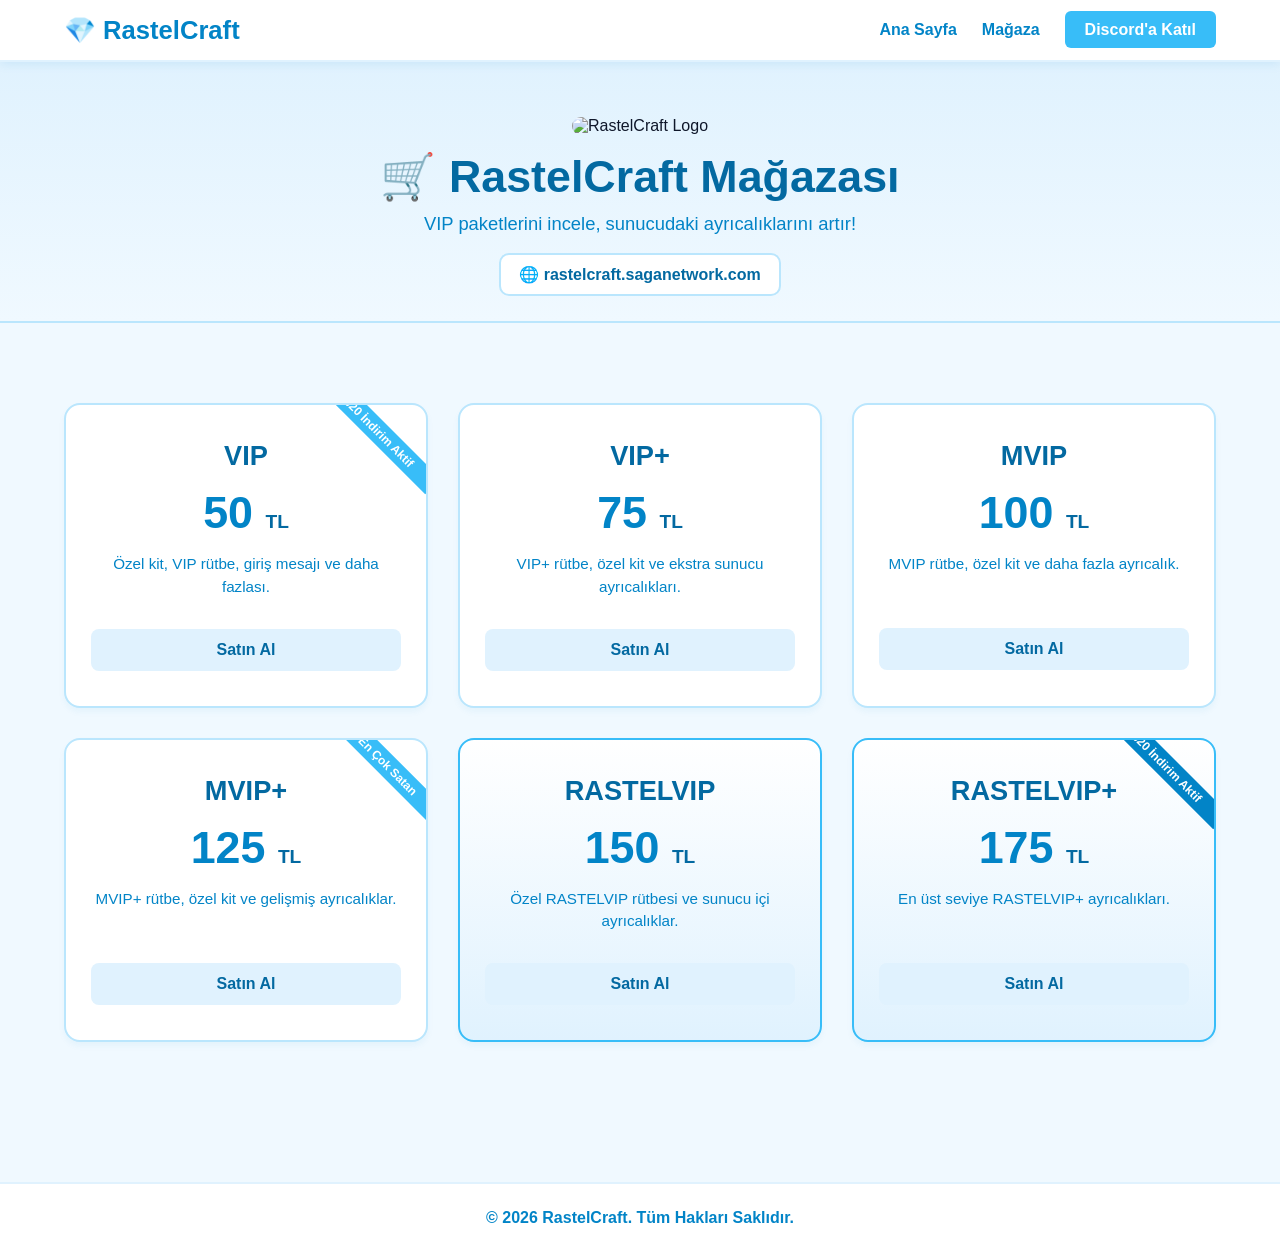
==== magaza.html @ 7fad3f3a "Add files via upload" ====
<!DOCTYPE html>
<html lang="tr">
<head>
    <meta charset="UTF-8">
    <meta name="viewport" content="width=device-width, initial-scale=1.0">
    <title>RastelCraft | Mağaza</title>
    <link rel="stylesheet" href="style.css">
</head>
<body>

    <nav class="navbar">
        <div class="logo">💎 RastelCraft</div>

        <ul class="nav-links">
            <li><a href="index.html">Ana Sayfa</a></li>
            <li><a href="magaza.html">Mağaza</a></li>
            <li>
                <a href="https://discord.gg" target="_blank" class="discord-btn">
                    Discord'a Katıl
                </a>
            </li>
        </ul>
    </nav>

    <main class="store-page">

        <section class="store-hero">

            <img
                src="https://yt3.googleusercontent.com/DcaaxOpJ_uASJcORoKCxzWk34-3QQOUu5FohdNtEwh2fF6UYS9QV01JspMozAj4UWuYhYlCi5bo=s120-c-k-c0x00ffffff-no-rj"
                alt="RastelCraft Logo"
                class="store-logo"
            >

            <h1>🛒 RastelCraft Mağazası</h1>

            <p>
                VIP paketlerini incele, sunucudaki ayrıcalıklarını artır!
            </p>

            <div class="server-ip">
                🌐 rastelcraft.saganetwork.com
            </div>

        </section>


        <section class="store-section">

            <div class="cards-container">

                <!-- VIP -->
                <div class="card">

                    <div class="badge">
                        %20 İndirim Aktif
                    </div>

                    <h3>VIP</h3>

                    <div class="price">
                        50 <span>TL</span>
                    </div>

                    <p>
                        Özel kit, VIP rütbe, giriş mesajı ve daha fazlası.
                    </p>

                    <a
                        href="https://discord.gg"
                        target="_blank"
                        class="buy-btn"
                    >
                        Satın Al
                    </a>

                </div>


                <!-- VIP+ -->
                <div class="card">

                    <h3>VIP+</h3>

                    <div class="price">
                        75 <span>TL</span>
                    </div>

                    <p>
                        VIP+ rütbe, özel kit ve ekstra sunucu ayrıcalıkları.
                    </p>

                    <a
                        href="https://discord.gg"
                        target="_blank"
                        class="buy-btn"
                    >
                        Satın Al
                    </a>

                </div>


                <!-- MVIP -->
                <div class="card">

                    <h3>MVIP</h3>

                    <div class="price">
                        100 <span>TL</span>
                    </div>

                    <p>
                        MVIP rütbe, özel kit ve daha fazla ayrıcalık.
                    </p>

                    <a
                        href="https://discord.gg"
                        target="_blank"
                        class="buy-btn"
                    >
                        Satın Al
                    </a>

                </div>


                <!-- MVIP+ -->
                <div class="card">

                    <div class="badge">
                        En Çok Satan
                    </div>

                    <h3>MVIP+</h3>

                    <div class="price">
                        125 <span>TL</span>
                    </div>

                    <p>
                        MVIP+ rütbe, özel kit ve gelişmiş ayrıcalıklar.
                    </p>

                    <a
                        href="https://discord.gg"
                        target="_blank"
                        class="buy-btn"
                    >
                        Satın Al
                    </a>

                </div>


                <!-- RASTELVIP -->
                <div class="card special-card">

                    <h3>RASTELVIP</h3>

                    <div class="price">
                        150 <span>TL</span>
                    </div>

                    <p>
                        Özel RASTELVIP rütbesi ve sunucu içi ayrıcalıklar.
                    </p>

                    <a
                        href="https://discord.gg"
                        target="_blank"
                        class="buy-btn"
                    >
                        Satın Al
                    </a>

                </div>


                <!-- RASTELVIP+ -->
                <div class="card special-card">

                    <div class="badge gold">
                        %20 İndirim Aktif
                    </div>

                    <h3>RASTELVIP+</h3>

                    <div class="price">
                        175 <span>TL</span>
                    </div>

                    <p>
                        En üst seviye RASTELVIP+ ayrıcalıkları.
                    </p>

                    <a
                        href="https://discord.gg"
                        target="_blank"
                        class="buy-btn"
                    >
                        Satın Al
                    </a>

                </div>

            </div>

        </section>

    </main>


    <footer class="footer">
        <p>&copy; 2026 RastelCraft. Tüm Hakları Saklıdır.</p>
    </footer>

</body>
</html>
---- style.css ----
/* Genel Stil Ayarları */
* {
    margin: 0;
    padding: 0;
    box-sizing: border-box;
    font-family: 'Segoe UI', Tahoma, Geneva, Verdana, sans-serif;
    scroll-behavior: smooth;
}

body {
    background-color: #f0f9ff; 
    color: #0f172a;
}

/* Navigasyon Menüsü */
.navbar {
    display: flex;
    justify-content: space-between;
    align-items: center;
    background-color: #ffffff;
    padding: 15px 5%;
    box-shadow: 0 2px 10px rgba(2, 132, 199, 0.1);
    position: sticky;
    top: 0;
    z-index: 1000;
    border-bottom: 2px solid #e0f2fe;
}

.logo {
    font-size: 1.6rem;
    font-weight: 800;
    color: #0284c7;
}

.nav-links {
    list-style: none;
    display: flex;
    align-items: center;
    gap: 25px;
}

.nav-links a {
    color: #0284c7;
    text-decoration: none;
    font-weight: 600;
    transition: color 0.3s;
}

.nav-links a:hover {
    color: #0369a1;
}

.discord-btn {
    background-color: #38bdf8 !important;
    color: white !important;
    padding: 10px 20px;
    border-radius: 6px;
    font-weight: bold;
    transition: background-color 0.3s !important;
}

.discord-btn:hover {
    background-color: #0284c7;
}

/* Giriş Bölümü - Gönderdiğiniz Logo ve Mavi Temaya Uygun Tasarlandı */
.hero-section {
    background: linear-gradient(rgba(240, 249, 255, 0.85), rgba(255, 255, 255, 0.9)), 
                url('https://yt3.googleusercontent.com/DcaaxOpJ_uASJcORoKCxzWk34-3QQOUu5FohdNtEwh2fF6UYS9QV01JspMozAj4UWuYhYlCi5bo=s120-c-k-c0x00ffffff-no-rj') no-repeat center center;
    background-size: contain; /* Logonun bozulmadan görünmesini sağlar */
    height: 60vh;
    display: flex;
    justify-content: center;
    align-items: center;
    text-align: center;
    padding: 0 20px;
    border-bottom: 3px solid #bae6fd;
    background-color: #f0f9ff;
}

.hero-content h1 {
    font-size: 3.5rem;
    color: #0369a1;
    margin-bottom: 15px;
    font-weight: 800;
}

.hero-content p {
    font-size: 1.3rem;
    color: #0284c7;
    margin-bottom: 35px;
    font-weight: 500;
}

.hero-buttons {
    display: flex;
    justify-content: center;
    gap: 20px;
    flex-wrap: wrap;
}

/* Butonlar */
.btn {
    display: inline-block;
    padding: 14px 32px;
    text-decoration: none;
    border-radius: 8px;
    font-weight: 700;
    font-size: 1rem;
    transition: transform 0.2s, box-shadow 0.2s;
}

.btn:hover {
    transform: translateY(-3px);
    box-shadow: 0 8px 20px rgba(2, 132, 199, 0.2);
}

.btn-store {
    background-color: #0284c7;
    color: white;
}

.btn-store:hover {
    background-color: #0369a1;
}

.btn-discord {
    background-color: #ffffff;
    color: #0284c7;
    border: 2px solid #0284c7;
}

.btn-discord:hover {
    background-color: #e0f2fe;
}

/* Mağaza Bölümü */
.store-section {
    padding: 80px 5%;
    max-width: 1300px;
    margin: 0 auto;
}

.section-title {
    text-align: center;
    margin-bottom: 50px;
}

.section-title h2 {
    font-size: 2.5rem;
    color: #0369a1;
    margin-bottom: 10px;
}

.section-title p {
    color: #0284c7;
    font-size: 1.1rem;
}

/* Kartlar Alanı */
.cards-container {
    display: grid;
    grid-template-columns: repeat(auto-fit, minmax(280px, 1fr));
    gap: 30px;
}

/* VIP Ürün Kartı */
.card {
    background-color: #ffffff;
    border: 2px solid #bae6fd;
    border-radius: 16px;
    padding: 35px 25px;
    text-align: center;
    position: relative;
    overflow: hidden;
    transition: transform 0.3s, box-shadow 0.3s, border-color 0.3s;
    box-shadow: 0 4px 6px rgba(2, 132, 199, 0.05);
}

.card:hover {
    transform: translateY(-8px);
    box-shadow: 0 15px 30px rgba(2, 132, 199, 0.15);
    border-color: #38bdf8;
}

.special-card {
    border-color: #38bdf8;
    background: linear-gradient(#ffffff, #e0f2fe);
}

/* Rozetler */
.badge {
    position: absolute;
    top: 15px;
    right: -30px;
    background-color: #38bdf8;
    color: white;
    padding: 4px 30px;
    font-size: 0.75rem;
    font-weight: bold;
    transform: rotate(45deg);
}

.badge.gold {
    background-color: #0284c7;
}

.card h3 {
    font-size: 1.7rem;
    color: #0369a1;
    margin-bottom: 15px;
}

.price {
    font-size: 2.8rem;
    font-weight: 800;
    color: #0284c7;
    margin-bottom: 15px;
}

.price span {
    font-size: 1.2rem;
    font-weight: 600;
    color: #0369a1;
}

.card p {
    color: #0284c7;
    font-size: 0.95rem;
    margin-bottom: 30px;
    line-height: 1.5;
    min-height: 45px;
}

/* Satın Al Butonu */
.buy-btn {
    display: block;
    background-color: #e0f2fe;
    color: #0369a1;
    text-decoration: none;
    padding: 12px;
    border-radius: 8px;
    font-weight: bold;
    transition: background-color 0.3s, color 0.3s;
}

.buy-btn:hover {
    background-color: #0284c7;
    color: white;
}

/* Alt Bilgi */
.footer {
    background-color: #ffffff;
    color: #0284c7;
    text-align: center;
    padding: 25px;
    margin-top: 60px;
    border-top: 2px solid #e0f2fe;
    font-weight: bold;
}

.store-page{min-height:calc(100vh - 80px)}
.store-hero{text-align:center;padding:55px 20px 25px;background:linear-gradient(180deg,#e0f2fe,#f0f9ff);border-bottom:2px solid #bae6fd}
.store-logo{width:110px;height:110px;object-fit:contain;border-radius:20px;margin-bottom:15px}
.store-hero h1{font-size:2.8rem;color:#0369a1;margin-bottom:10px}
.store-hero p{color:#0284c7;font-size:1.15rem;margin-bottom:18px}
.server-ip{display:inline-block;background:#fff;color:#0369a1;border:2px solid #bae6fd;border-radius:10px;padding:10px 18px;font-weight:700}
@media(max-width:600px){.nav-links{gap:10px}.nav-links a{font-size:.9rem}.store-hero h1{font-size:2.1rem}}
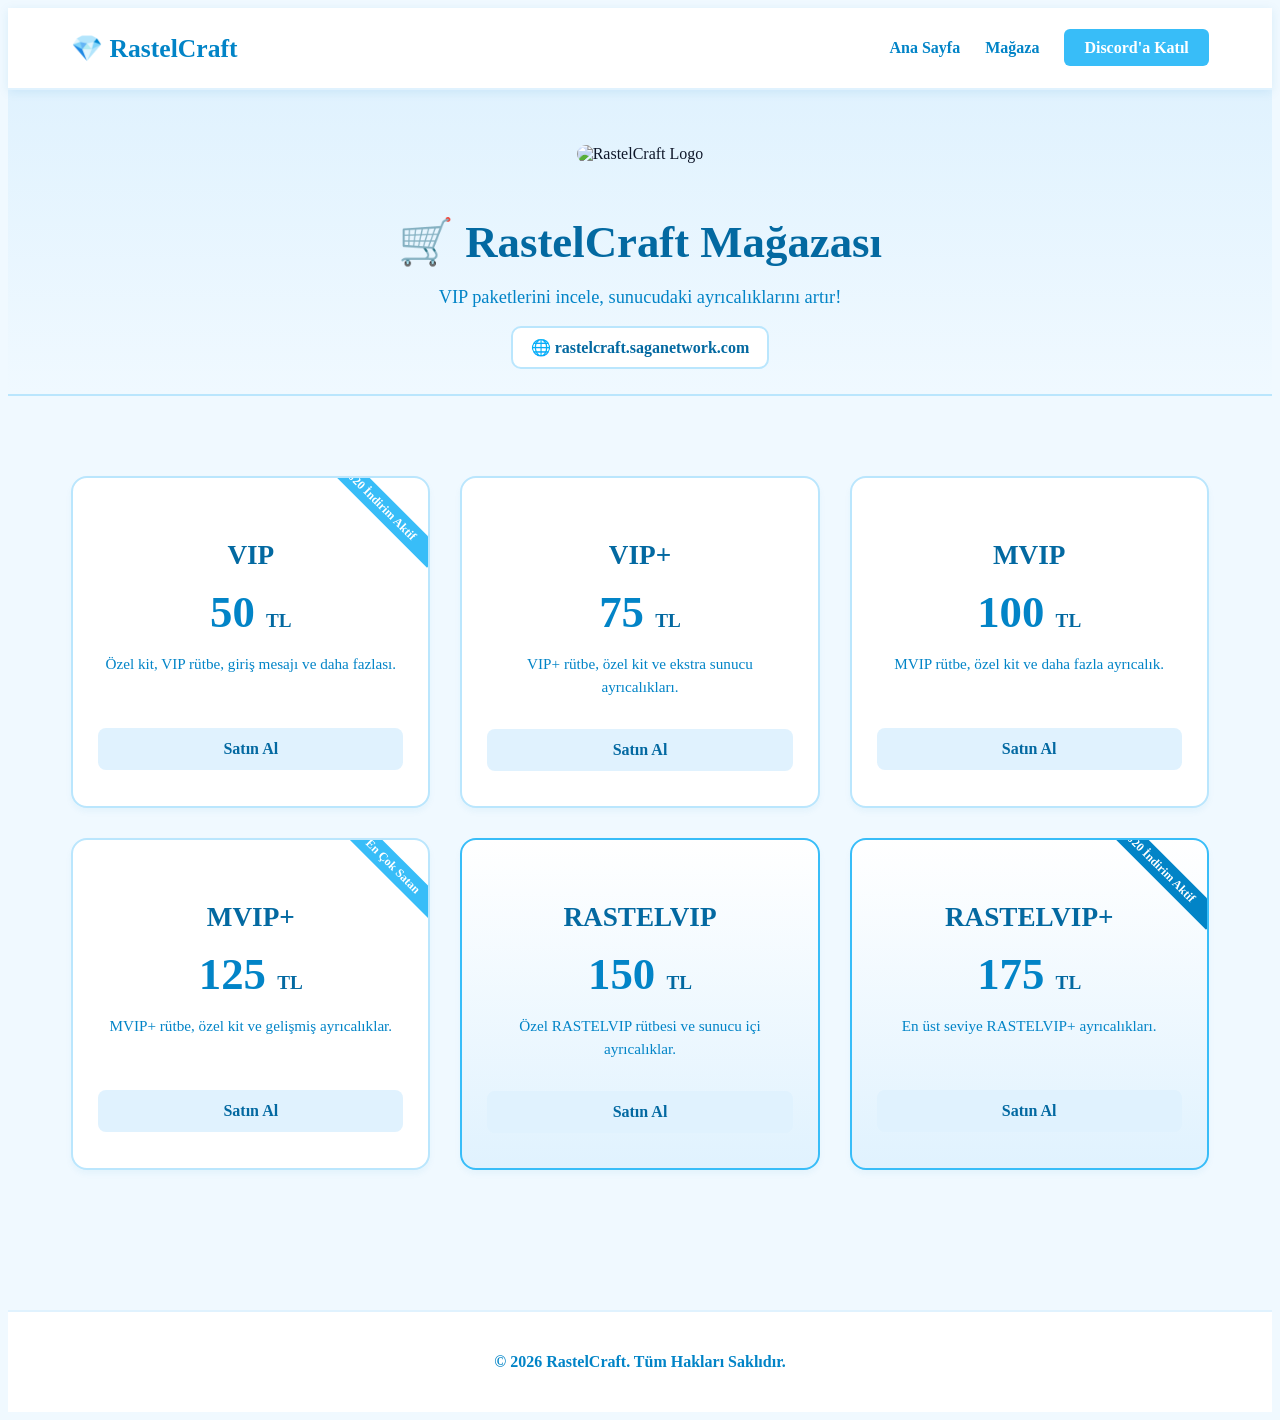
==== commit c49b5cf0: "Update magaza.html" ====
--- a/magaza.html
+++ b/magaza.html
@@ -15,7 +15,7 @@
             <li><a href="index.html">Ana Sayfa</a></li>
             <li><a href="magaza.html">Mağaza</a></li>
             <li>
-                <a href="https://discord.gg" target="_blank" class="discord-btn">
+                <a href="https://discord.gg/TMQbDxmjG" target="_blank" class="discord-btn">
                     Discord'a Katıl
                 </a>
             </li>
@@ -67,7 +67,7 @@
                     </p>
 
                     <a
-                        href="https://discord.gg"
+                        href="https://discord.gg/TMQbDxmjG"
                         target="_blank"
                         class="buy-btn"
                     >
@@ -91,7 +91,7 @@
                     </p>
 
                     <a
-                        href="https://discord.gg"
+                        href="https://discord.gg/TMQbDxmjG"
                         target="_blank"
                         class="buy-btn"
                     >
@@ -115,7 +115,7 @@
                     </p>
 
                     <a
-                        href="https://discord.gg"
+                        href="https://discord.gg/TMQbDxmjG"
                         target="_blank"
                         class="buy-btn"
                     >
@@ -143,7 +143,7 @@
                     </p>
 
                     <a
-                        href="https://discord.gg"
+                        href="https://discord.gg/TMQbDxmjG"
                         target="_blank"
                         class="buy-btn"
                     >
@@ -167,7 +167,7 @@
                     </p>
 
                     <a
-                        href="https://discord.gg"
+                        href="https://discord.gg/TMQbDxmjG"
                         target="_blank"
                         class="buy-btn"
                     >
@@ -195,7 +195,7 @@
                     </p>
 
                     <a
-                        href="https://discord.gg"
+                        href="https://discord.gg/TMQbDxmjG"
                         target="_blank"
                         class="buy-btn"
                     >
@@ -216,4 +216,4 @@
     </footer>
 
 </body>
-</html>+</html>
--- a/style.css
+++ b/style.css
@@ -1,4 +1,4 @@
-/* Genel Stil Ayarları */
+```css
 * {
     margin: 0;
     padding: 0;
@@ -8,11 +8,10 @@
 }
 
 body {
-    background-color: #f0f9ff; 
+    background-color: #f0f9ff;
     color: #0f172a;
 }
 
-/* Navigasyon Menüsü */
 .navbar {
     display: flex;
     justify-content: space-between;
@@ -63,11 +62,16 @@
     background-color: #0284c7;
 }
 
-/* Giriş Bölümü - Gönderdiğiniz Logo ve Mavi Temaya Uygun Tasarlandı */
 .hero-section {
-    background: linear-gradient(rgba(240, 249, 255, 0.85), rgba(255, 255, 255, 0.9)), 
-                url('https://yt3.googleusercontent.com/DcaaxOpJ_uASJcORoKCxzWk34-3QQOUu5FohdNtEwh2fF6UYS9QV01JspMozAj4UWuYhYlCi5bo=s120-c-k-c0x00ffffff-no-rj') no-repeat center center;
-    background-size: contain; /* Logonun bozulmadan görünmesini sağlar */
+    background:
+        linear-gradient(
+            rgba(240, 249, 255, 0.85),
+            rgba(255, 255, 255, 0.9)
+        ),
+        url('https://yt3.googleusercontent.com/DcaaxOpJ_uASJcORoKCxzWk34-3QQOUu5FohdNtEwh2fF6UYS9QV01JspMozAj4UWuYhYlCi5bo=s120-c-k-c0x00ffffff-no-rj')
+        no-repeat center center;
+
+    background-size: contain;
     height: 60vh;
     display: flex;
     justify-content: center;
@@ -99,7 +103,6 @@
     flex-wrap: wrap;
 }
 
-/* Butonlar */
 .btn {
     display: inline-block;
     padding: 14px 32px;
@@ -134,37 +137,59 @@
     background-color: #e0f2fe;
 }
 
-/* Mağaza Bölümü */
+.store-page {
+    min-height: calc(100vh - 80px);
+}
+
+.store-hero {
+    text-align: center;
+    padding: 55px 20px 25px;
+    background: linear-gradient(180deg, #e0f2fe, #f0f9ff);
+    border-bottom: 2px solid #bae6fd;
+}
+
+.store-logo {
+    width: 110px;
+    height: 110px;
+    object-fit: contain;
+    border-radius: 20px;
+    margin-bottom: 15px;
+}
+
+.store-hero h1 {
+    font-size: 2.8rem;
+    color: #0369a1;
+    margin-bottom: 10px;
+}
+
+.store-hero p {
+    color: #0284c7;
+    font-size: 1.15rem;
+    margin-bottom: 18px;
+}
+
+.server-ip {
+    display: inline-block;
+    background: #ffffff;
+    color: #0369a1;
+    border: 2px solid #bae6fd;
+    border-radius: 10px;
+    padding: 10px 18px;
+    font-weight: 700;
+}
+
 .store-section {
     padding: 80px 5%;
     max-width: 1300px;
     margin: 0 auto;
 }
 
-.section-title {
-    text-align: center;
-    margin-bottom: 50px;
-}
-
-.section-title h2 {
-    font-size: 2.5rem;
-    color: #0369a1;
-    margin-bottom: 10px;
-}
-
-.section-title p {
-    color: #0284c7;
-    font-size: 1.1rem;
-}
-
-/* Kartlar Alanı */
 .cards-container {
     display: grid;
     grid-template-columns: repeat(auto-fit, minmax(280px, 1fr));
     gap: 30px;
 }
 
-/* VIP Ürün Kartı */
 .card {
     background-color: #ffffff;
     border: 2px solid #bae6fd;
@@ -188,7 +213,6 @@
     background: linear-gradient(#ffffff, #e0f2fe);
 }
 
-/* Rozetler */
 .badge {
     position: absolute;
     top: 15px;
@@ -232,7 +256,6 @@
     min-height: 45px;
 }
 
-/* Satın Al Butonu */
 .buy-btn {
     display: block;
     background-color: #e0f2fe;
@@ -249,7 +272,6 @@
     color: white;
 }
 
-/* Alt Bilgi */
 .footer {
     background-color: #ffffff;
     color: #0284c7;
@@ -260,10 +282,21 @@
     font-weight: bold;
 }
 
-.store-page{min-height:calc(100vh - 80px)}
-.store-hero{text-align:center;padding:55px 20px 25px;background:linear-gradient(180deg,#e0f2fe,#f0f9ff);border-bottom:2px solid #bae6fd}
-.store-logo{width:110px;height:110px;object-fit:contain;border-radius:20px;margin-bottom:15px}
-.store-hero h1{font-size:2.8rem;color:#0369a1;margin-bottom:10px}
-.store-hero p{color:#0284c7;font-size:1.15rem;margin-bottom:18px}
-.server-ip{display:inline-block;background:#fff;color:#0369a1;border:2px solid #bae6fd;border-radius:10px;padding:10px 18px;font-weight:700}
-@media(max-width:600px){.nav-links{gap:10px}.nav-links a{font-size:.9rem}.store-hero h1{font-size:2.1rem}}
+@media (max-width: 600px) {
+    .nav-links {
+        gap: 10px;
+    }
+
+    .nav-links a {
+        font-size: 0.9rem;
+    }
+
+    .hero-content h1 {
+        font-size: 2.3rem;
+    }
+
+    .store-hero h1 {
+        font-size: 2.1rem;
+    }
+}
+```
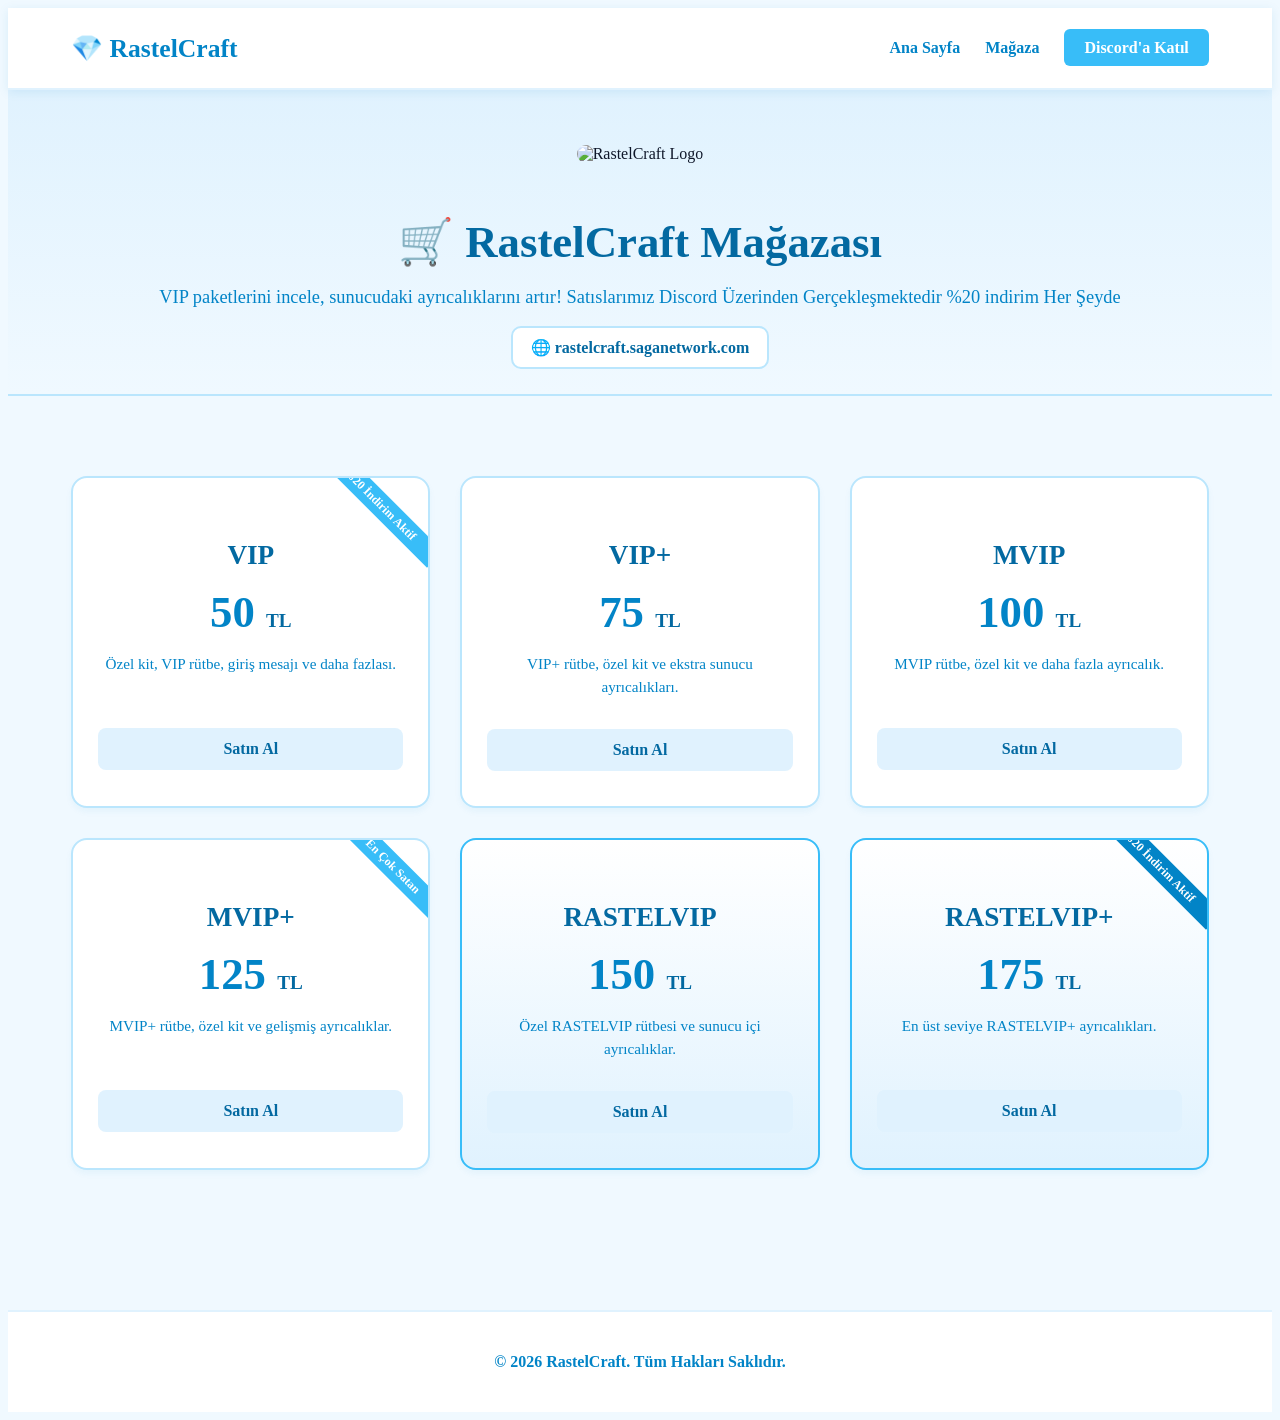
==== commit ba5bbfff: "Update magaza.html" ====
--- a/magaza.html
+++ b/magaza.html
@@ -36,6 +36,7 @@
 
             <p>
                 VIP paketlerini incele, sunucudaki ayrıcalıklarını artır!
+                Satıslarımız Discord Üzerinden Gerçekleşmektedir %20 indirim Her Şeyde
             </p>
 
             <div class="server-ip">
